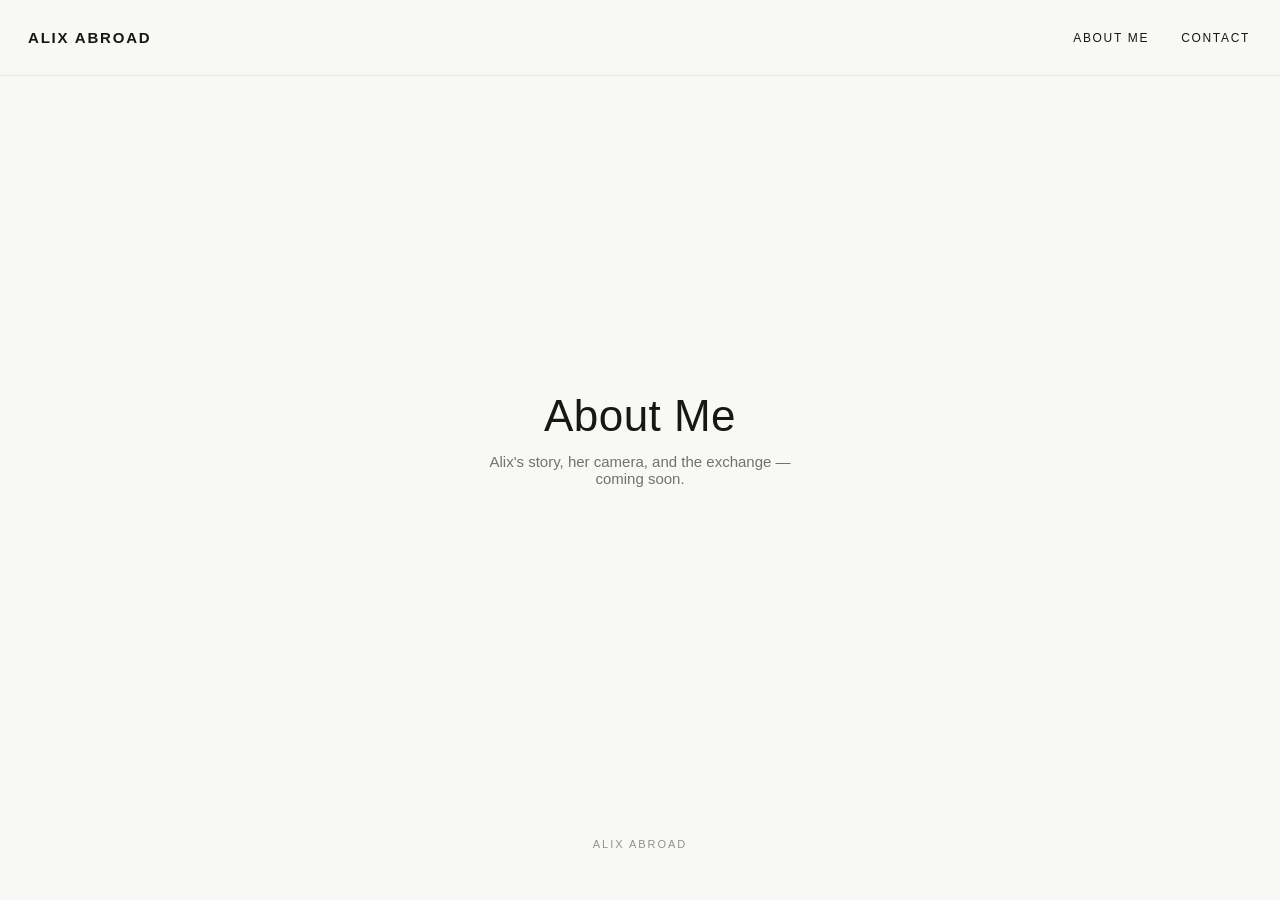
==== about.html @ 4b8cbf66 "added about and contact" ====
<!DOCTYPE html>
<html lang="en">
<head>
<meta charset="UTF-8">
<meta name="viewport" content="width=device-width, initial-scale=1">
<title>About Me — Alix Abroad</title>
<link rel="stylesheet" href="css/style.css">
</head>
<body class="custom-cursor">

<canvas class="cursor-canvas" aria-hidden="true"></canvas>

<header>
  <nav>
    <a href="index.html" class="site-title">Alix Abroad</a>
    <div class="nav-links">
      <a href="about.html">About Me</a>
      <a href="contact.html">Contact</a>
    </div>
  </nav>
</header>

<main>
  <section class="page-placeholder">
    <div>
      <h1>About Me</h1>
      <p>Alix's story, her camera, and the exchange — coming soon.</p>
    </div>
  </section>
</main>

<footer>
  <span class="label-sm text-muted">Alix Abroad</span>
</footer>

<script src="js/site.js" defer></script>
</body>
</html>
---- css/style.css ----
/* ===========================================================
   Alix Abroad — single shared stylesheet
   Swiss editorial + analog travel journal + playful modernism
   =========================================================== */

/* ---------- Reset ---------- */
*, *::before, *::after { box-sizing: border-box; }
html, body { margin: 0; padding: 0; height: 100%; }
img { display: block; max-width: 100%; }
a { color: inherit; text-decoration: none; }
ul { margin: 0; padding: 0; list-style: none; }

/* page skeleton: header + main + footer always sum to exactly one viewport
   when content is short (e.g. the homepage puzzle), and scroll normally
   like any ordinary page when content is tall (trip/about/contact pages) */
body {
  display: flex;
  flex-direction: column;
  min-height: 100vh;
}

header { flex: 0 0 auto; }

main {
  flex: 1 1 auto;
  display: flex;
  flex-direction: column;
}

footer { flex: 0 0 auto; }

/* ---------- Design tokens ---------- */
:root {
  /* approved palette */
  --pink:   #E9A0A6;
  --yellow: #F2E534;
  --green:  #3A9949;
  --blue:   #79ADD0;
  --orange: #F98A2B;
  --cream:  #E9E3D2;
  --brown:  #9A6842;
  --ink:    #171717;
  --bg:     #F8F8F5;

  --font-sans: Inter, "Helvetica Neue", Helvetica, Arial, sans-serif;
  --font-serif: "Cormorant Garamond", Georgia, "Times New Roman", serif;

  --header-h: 76px;
}

/* Dark mode: no new colors — just the two existing neutrals swapped.
   Every rule below is already written in terms of var(--bg)/var(--ink),
   so this repaints the whole page with no other CSS changes needed. */
:root[data-theme="dark"] {
  --bg:  #171717;
  --ink: #F8F8F5;
}

html {
  font-family: var(--font-sans);
  color: var(--ink);
  background: var(--bg);
  -webkit-font-smoothing: antialiased;
  transition: background-color 0.25s ease, color 0.25s ease;
}

body { background: var(--bg); }

/* ---------- Small uppercase label treatment (PRD §10) ---------- */
.label-sm {
  text-transform: uppercase;
  font-size: 11px;
  letter-spacing: 0.18em;
  font-weight: 500;
}

/* ---------- Header / nav ---------- */
header {
  position: sticky;
  top: 0;
  z-index: 20;
  height: var(--header-h);
  background: var(--bg);
  border-bottom: 1px solid rgba(23, 23, 23, 0.08);
}

header nav {
  height: 100%;
  max-width: 1400px;
  margin: 0 auto;
  padding: 0 28px;
  display: flex;
  align-items: center;
  justify-content: space-between;
}

.site-title {
  font-size: 15px;
  letter-spacing: 0.12em;
  text-transform: uppercase;
  font-weight: 600;
}

.nav-links {
  display: flex;
  gap: 28px;
}

.nav-links a {
  font-size: 12px;
  letter-spacing: 0.14em;
  text-transform: uppercase;
  font-weight: 500;
  padding: 4px 2px;
}

.nav-links a:hover,
.nav-links a:focus-visible {
  opacity: 0.6;
}

/* ---------- Footer ---------- */
footer {
  padding: 32px 28px 48px;
  text-align: center;
}

.back-home {
  display: inline-block;
  font-size: 11px;
  text-transform: uppercase;
  letter-spacing: 0.18em;
  border-bottom: 1px solid var(--ink);
  padding-bottom: 2px;
}

.back-home:hover,
.back-home:focus-visible {
  opacity: 0.6;
}

.text-muted { opacity: 0.45; }

/* ===========================================================
   Homepage puzzle
   =========================================================== */

.puzzle {
  flex: 1 1 auto;
  display: grid;
  grid-template-columns: repeat(6, 1fr);
  grid-template-rows: repeat(4, 1fr);
  gap: 4px;
  padding: 4px;
}

.piece {
  position: relative;
  overflow: hidden;
  display: flex;
  align-items: flex-end;
}

/* --- photo pieces --- */
.piece--photo {
  cursor: pointer;
}

.piece--photo img {
  position: absolute;
  inset: 0;
  width: 100%;
  height: 100%;
  object-fit: cover;
  transition: transform 0.35s ease;
}

.piece--photo:hover img,
.piece--photo:focus-visible img {
  transform: scale(1.04);
}

.piece--photo:focus-visible {
  outline: 3px solid #fff;
  outline-offset: -3px;
}

.piece__label {
  position: relative;
  z-index: 1;
  display: block;
  padding: 16px;
  color: #fff;
  text-shadow: 0 1px 6px rgba(0, 0, 0, 0.45);
  opacity: 0;
  transform: translateY(8px);
  transition: opacity 0.3s ease, transform 0.3s ease;
  font-size: clamp(14px, 1.6vw, 20px);
  text-transform: uppercase;
  letter-spacing: 0.1em;
  font-weight: 600;
}

.piece--photo:hover .piece__label,
.piece--photo:focus-visible .piece__label {
  opacity: 1;
  transform: translateY(0);
}

.piece__view {
  display: block;
  font-size: 11px;
  letter-spacing: 0.18em;
  font-weight: 400;
  margin-top: 4px;
  opacity: 0.9;
}

.piece--photo::before {
  /* subtle scrim so the label stays legible over any photo */
  content: "";
  position: absolute;
  inset: 0;
  background: linear-gradient(to top, rgba(0, 0, 0, 0.45), rgba(0, 0, 0, 0) 55%);
  z-index: 0;
}

/* --- decorative pieces --- */
.piece--deco {
  align-items: center;
  justify-content: center;
  text-align: center;
  padding: 16px;
  font-size: clamp(14px, 2vw, 26px);
  text-transform: uppercase;
  letter-spacing: 0.06em;
  font-weight: 600;
  line-height: 1.15;
}

.piece--quote {
  font-family: var(--font-serif);
  font-style: italic;
  text-transform: none;
  letter-spacing: 0;
  font-weight: 400;
  font-size: clamp(15px, 1.6vw, 22px);
  line-height: 1.4;
}

/* piece colors */
.piece--pink   { background: var(--pink); }
.piece--yellow { background: var(--yellow); }
.piece--green  { background: var(--green); color: var(--bg); }
.piece--blue   { background: var(--blue); }
.piece--orange { background: var(--orange); }
.piece--cream  { background: var(--cream); }
.piece--brown  { background: var(--brown); color: var(--bg); }

/* explicit dissection: 6 cols x 4 rows */
.piece--hongkong  { grid-column: 1 / 3; grid-row: 1 / 3; }
.piece--tokyo     { grid-column: 3 / 5; grid-row: 1 / 3; }
.piece--seoul     { grid-column: 5 / 7; grid-row: 1 / 2; }
.piece--kinabalu  { grid-column: 1 / 3; grid-row: 3 / 4; }
.piece--sydney    { grid-column: 3 / 5; grid-row: 3 / 4; }
.piece--deco-d    { grid-column: 5 / 6; grid-row: 2 / 4; }
.piece--deco-e    { grid-column: 6 / 7; grid-row: 2 / 4; }
.piece--deco-h    { grid-column: 1 / 2; grid-row: 4 / 5; }
.piece--deco-i    { grid-column: 2 / 3; grid-row: 4 / 5; }
.piece--deco-j    { grid-column: 3 / 4; grid-row: 4 / 5; }
.piece--deco-k    { grid-column: 4 / 5; grid-row: 4 / 5; }
.piece--deco-l    { grid-column: 5 / 7; grid-row: 4 / 5; }
/* the 7 decorative tiles (d,e,h,i,j,k,l) each carry one distinct palette hue
   via a .piece--<color> class in the markup: green, brown, orange, pink,
   blue, yellow, cream — see index.html */

/* ---------- Mobile puzzle: two-column mosaic ---------- */
@media (max-width: 767px) {
  .puzzle {
    grid-template-columns: 1fr 1fr;
    grid-template-rows: none;
    grid-auto-rows: 170px;
    gap: 3px;
    padding: 3px;
  }

  /* pieces that span both columns get 2 row-tracks worth of height
     (not a mismatched fixed height) so nothing overflows into the row below */
  .piece--hongkong,
  .piece--tokyo,
  .piece--deco-l {
    grid-column: 1 / -1;
    grid-row: span 2;
  }

  .piece--seoul,
  .piece--kinabalu,
  .piece--sydney,
  .piece--deco-d,
  .piece--deco-e,
  .piece--deco-h,
  .piece--deco-i,
  .piece--deco-j,
  .piece--deco-k {
    grid-column: auto;
    grid-row: auto;
  }

  .piece--photo .piece__label {
    /* on touch devices there's no hover; keep the label present but light,
       so a single tap still just navigates immediately */
    opacity: 1;
    transform: none;
    font-size: 15px;
  }

  .piece--deco { font-size: 15px; padding: 12px; }
  .piece--quote { font-size: 14px; }
}

/* ===========================================================
   Placeholder pages (About / Contact — filled in a future iteration)
   =========================================================== */

.page-placeholder {
  flex: 1 1 auto;
  display: flex;
  align-items: center;
  justify-content: center;
  text-align: center;
  padding: 48px 24px;
}

.page-placeholder h1 {
  font-size: clamp(28px, 5vw, 44px);
  font-weight: 500;
  letter-spacing: 0.01em;
  margin: 0 0 12px;
}

.page-placeholder p {
  font-size: 15px;
  color: rgba(23, 23, 23, 0.6);
  max-width: 40ch;
  margin: 0 auto;
}

/* ===========================================================
   Trip pages — editorial/fashion layout
   One font family throughout (var(--font-sans)); no new colors —
   every accent below reuses the same --pink/--blue/--yellow/--brown/--orange
   custom properties already defined above, applied as photo frame borders.
   =========================================================== */

.trip { flex: 1 1 auto; display: flex; flex-direction: column; }

/* --- hero: single full-width photo, bold title overlaid --- */
.trip-hero {
  position: relative;
  padding: 20px 20px 0;
}

.trip-hero__img {
  width: 100%;
  height: 62vh;
  min-height: 340px;
  object-fit: cover;
  border: 6px solid var(--pink); /* overridden per-page by .trip--<color> */
}

.trip-hero__title {
  position: absolute;
  left: 44px;
  bottom: 28px;
  z-index: 1;
  margin: 0;
  color: #fff;
  font-family: var(--font-sans);
  font-weight: 700;
  font-size: clamp(48px, 9vw, 120px);
  line-height: 0.95;
  letter-spacing: -0.01em;
  text-shadow: 0 2px 24px rgba(0, 0, 0, 0.35);
}

/* scrim so the overlaid title stays legible on any photo */
.trip-hero::after {
  content: "";
  position: absolute;
  left: 20px;
  right: 20px;
  bottom: 0;
  height: 45%;
  background: linear-gradient(to top, rgba(0, 0, 0, 0.55), rgba(0, 0, 0, 0));
  pointer-events: none;
}

/* --- editorial section: asymmetric photo grid + side text column --- */
.trip-editorial {
  display: flex;
  gap: 20px;
  padding: 20px 20px 64px;
  align-items: flex-start;
}

/* --- editorial photos: interactive stage + thumbnails carousel ---
   keeps the same asymmetric "1 big + 2 small" footprint as a static grid
   would, but exactly one of the 3 images is ever the big one at a time. */
.trip-slider {
  flex: 1 1 70%;
  display: flex;
  gap: 16px;
  height: 70vh;
  min-height: 460px;
}

.trip-slider__stage {
  position: relative;
  flex: 1 1 auto;
  height: 100%;
  overflow: hidden;
}

.trip-slider__stage img {
  position: absolute;
  inset: 0;
  width: 100%;
  height: 100%;
  object-fit: cover;
  border: 6px solid var(--pink); /* overridden per-page by .trip--<color> */
  opacity: 0;
  transition: opacity 0.4s ease;
}

.trip-slider__stage img.is-active { opacity: 1; }

.trip-slider__arrow {
  position: absolute;
  top: 50%;
  transform: translateY(-50%);
  z-index: 21; /* above the sticky header (20) so it's never occluded mid-scroll */
  width: 40px;
  height: 40px;
  border: none;
  border-radius: 50%;
  background: rgba(248, 248, 245, 0.85);
  color: var(--ink);
  font-size: 20px;
  line-height: 1;
  cursor: pointer;
}

.trip-slider__arrow:hover,
.trip-slider__arrow:focus-visible { background: #fff; }

.trip-slider__arrow--prev { left: 16px; }
.trip-slider__arrow--next { right: 16px; }

.trip-slider__thumbs {
  flex: 0 0 28%;
  display: flex;
  flex-direction: column;
  gap: 16px;
}

.trip-slider__thumbs button {
  flex: 1 1 0;
  padding: 0;
  border: none;
  background: none;
  cursor: pointer;
  min-height: 0;
}

.trip-slider__thumbs img {
  display: block;
  width: 100%;
  height: 100%;
  object-fit: cover;
  border: 6px solid var(--pink); /* overridden per-page by .trip--<color> */
}

.trip-editorial__panel {
  flex: 0 0 30%;
  max-width: 340px;
  padding-top: 8px;
}

.trip-editorial__panel h2 {
  font-family: var(--font-sans);
  font-weight: 600;
  font-size: clamp(26px, 3vw, 36px);
  margin: 6px 0 16px;
}

.trip-editorial__panel p {
  font-family: var(--font-sans);
  font-weight: 400;
  font-size: 15px;
  line-height: 1.65;
  color: var(--ink);
  margin: 0;
}

/* frame-color hooks: the only thing that changes between the 5 trip pages */
.trip--pink   .trip-hero__img, .trip--pink   .trip-slider__stage img, .trip--pink   .trip-slider__thumbs img { border-color: var(--pink); }
.trip--blue   .trip-hero__img, .trip--blue   .trip-slider__stage img, .trip--blue   .trip-slider__thumbs img { border-color: var(--blue); }
.trip--yellow .trip-hero__img, .trip--yellow .trip-slider__stage img, .trip--yellow .trip-slider__thumbs img { border-color: var(--yellow); }
.trip--brown  .trip-hero__img, .trip--brown  .trip-slider__stage img, .trip--brown  .trip-slider__thumbs img { border-color: var(--brown); }
.trip--orange .trip-hero__img, .trip--orange .trip-slider__stage img, .trip--orange .trip-slider__thumbs img { border-color: var(--orange); }

@media (max-width: 767px) {
  .trip-hero { padding: 12px 12px 0; }
  .trip-hero::after { left: 12px; right: 12px; }
  .trip-hero__title { left: 24px; bottom: 18px; }
  .trip-hero__img { height: 46vh; min-height: 260px; border-width: 4px; }

  .trip-editorial {
    flex-direction: column;
    padding: 12px 12px 48px;
    gap: 24px;
  }

  .trip-editorial__panel { max-width: none; order: -1; }

  .trip-slider {
    flex-direction: column;
    height: auto;
    min-height: 0;
    width: 100%;
  }

  .trip-slider__stage { height: 300px; }

  .trip-slider__thumbs {
    flex-direction: row;
    height: 90px;
  }

  .trip-slider__stage img,
  .trip-slider__thumbs img { border-width: 4px; }

  .trip-slider__arrow { width: 34px; height: 34px; font-size: 17px; }
}

.trip-editorial__date { margin: -8px 0 16px; }

/* ===========================================================
   Scroll progress line — thin, fixed, cycles through the existing
   7-color palette as its own visible slice of a fixed gradient grows.
   =========================================================== */
.scroll-progress {
  position: fixed;
  left: 0;
  top: 0;
  width: 4px;
  height: 100vh;
  z-index: 30;
  background: rgba(23, 23, 23, 0.08);
}

.scroll-progress__fill {
  width: 100%;
  height: 0%;
  background: linear-gradient(
    to bottom,
    var(--pink), var(--yellow), var(--green),
    var(--blue), var(--orange), var(--cream), var(--brown)
  );
  background-size: 4px 100vh;
  background-attachment: fixed;
  background-position: top;
}

/* ===========================================================
   Light/dark theme toggle — accent reuses the existing orange, no new color
   =========================================================== */
.theme-toggle {
  width: 40px;
  height: 22px;
  border-radius: 999px;
  border: none;
  background: rgba(23, 23, 23, 0.15);
  padding: 3px;
  cursor: pointer;
  display: inline-flex;
  align-items: center;
  flex: 0 0 auto;
}

.theme-toggle__knob {
  width: 16px;
  height: 16px;
  border-radius: 50%;
  background: var(--orange);
  transform: translateX(0);
  transition: transform 0.2s ease;
}

.theme-toggle[aria-pressed="true"] .theme-toggle__knob {
  transform: translateX(18px);
}

/* ===========================================================
   Custom cursor — a canvas-drawn trailing line replaces the native
   arrow on trip pages (fine-pointer devices only; see js/site.js).
   =========================================================== */
.cursor-canvas {
  position: fixed;
  inset: 0;
  width: 100%;
  height: 100%;
  z-index: 9999;
  pointer-events: none;
}

@media (pointer: fine) {
  body.custom-cursor,
  body.custom-cursor * {
    cursor: none !important;
  }
}
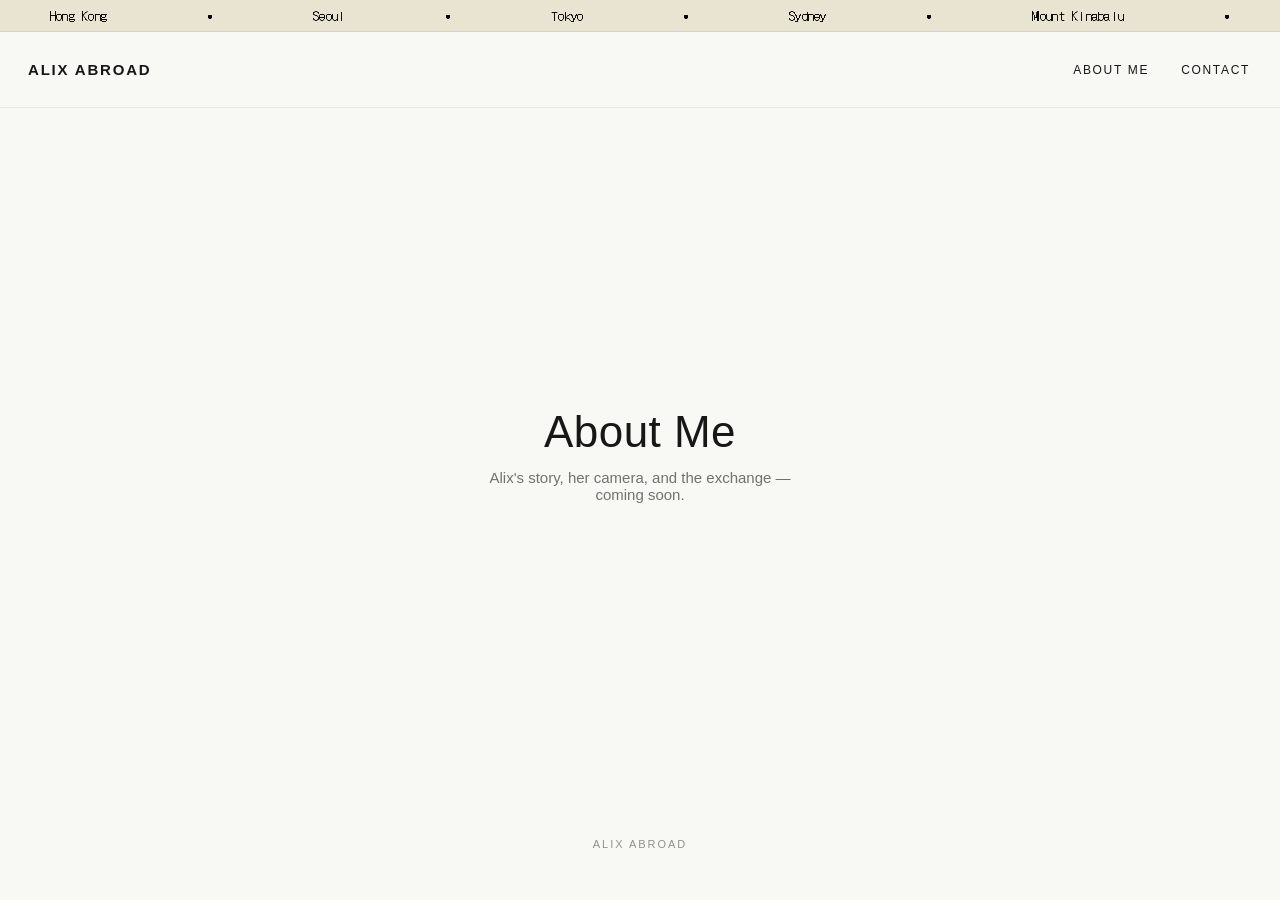
==== commit 2957b30d: "added an interactive nav bar" ====
--- a/about.html
+++ b/about.html
@@ -4,9 +4,29 @@
 <meta charset="UTF-8">
 <meta name="viewport" content="width=device-width, initial-scale=1">
 <title>About Me — Alix Abroad</title>
+<link rel="preconnect" href="https://fonts.googleapis.com">
+<link rel="preconnect" href="https://fonts.gstatic.com" crossorigin>
+<link href="https://fonts.googleapis.com/css2?family=DotGothic16&display=swap" rel="stylesheet">
 <link rel="stylesheet" href="css/style.css">
 </head>
 <body class="custom-cursor">
+
+<div class="ticker">
+  <div class="ticker-group">
+    <a href="hong-kong.html">Hong Kong</a><span aria-hidden="true"> &bull; </span>
+    <a href="seoul.html">Seoul</a><span aria-hidden="true"> &bull; </span>
+    <a href="tokyo.html">Tokyo</a><span aria-hidden="true"> &bull; </span>
+    <a href="sydney.html">Sydney</a><span aria-hidden="true"> &bull; </span>
+    <a href="mount-kinabalu.html">Mount Kinabalu</a><span aria-hidden="true"> &bull; </span>
+  </div>
+  <div class="ticker-group" aria-hidden="true">
+    <a href="hong-kong.html" tabindex="-1">Hong Kong</a><span> &bull; </span>
+    <a href="seoul.html" tabindex="-1">Seoul</a><span> &bull; </span>
+    <a href="tokyo.html" tabindex="-1">Tokyo</a><span> &bull; </span>
+    <a href="sydney.html" tabindex="-1">Sydney</a><span> &bull; </span>
+    <a href="mount-kinabalu.html" tabindex="-1">Mount Kinabalu</a><span> &bull; </span>
+  </div>
+</div>
 
 <canvas class="cursor-canvas" aria-hidden="true"></canvas>
 
--- a/css/style.css
+++ b/css/style.css
@@ -44,6 +44,7 @@
 
   --font-sans: Inter, "Helvetica Neue", Helvetica, Arial, sans-serif;
   --font-serif: "Cormorant Garamond", Georgia, "Times New Roman", serif;
+  --font-ticker: "DotGothic16", monospace;
 
   --header-h: 76px;
 }
@@ -72,6 +73,71 @@
   font-size: 11px;
   letter-spacing: 0.18em;
   font-weight: 500;
+}
+
+/* ---------- Ticker bar: destinations marquee, above the header ----------
+   Two full-width groups, each holding every city exactly once. Both share
+   the same animation (translateX 0 -> -100%, same duration, same start
+   time), so as group 1 slides fully off-screen to the left, group 2 —
+   already sitting flush against its right edge in normal flex flow —
+   slides into the exact spot group 1 vacated, for a seamless loop with
+   no repeated names visible at once. */
+.ticker {
+  display: flex;
+  flex: 0 0 auto;
+  overflow: hidden;
+  background: var(--cream);
+  border-bottom: 1px solid rgba(23, 23, 23, 0.08);
+}
+
+.ticker-group {
+  display: flex;
+  align-items: center;
+  justify-content: space-around;
+  flex-shrink: 0;
+  min-width: 100%;
+  padding: 6px 0;
+  font-family: var(--font-ticker);
+  font-size: 13px;
+  letter-spacing: 0.02em;
+  white-space: nowrap;
+  animation: ticker-scroll 20s linear infinite;
+}
+
+.ticker-group a,
+.ticker-group span {
+  /* explicit #000 per spec: ticker text stays black regardless of theme,
+     unlike the rest of the site which routes through var(--ink) — the one
+     deliberate exception to the "no hex outside :root" rule (see AGENTS.md) */
+  color: #000;
+}
+
+.ticker-group a:hover,
+.ticker-group a:focus-visible {
+  opacity: 0.55;
+}
+
+@keyframes ticker-scroll {
+  from { transform: translateX(0); }
+  to   { transform: translateX(-100%); }
+}
+
+.ticker:hover .ticker-group,
+.ticker:focus-within .ticker-group {
+  animation-play-state: paused;
+}
+
+@media (prefers-reduced-motion: reduce) {
+  .ticker-group {
+    animation: none;
+  }
+}
+
+@media (max-width: 767px) {
+  .ticker-group {
+    padding: 5px 0;
+    font-size: 11px;
+  }
 }
 
 /* ---------- Header / nav ---------- */
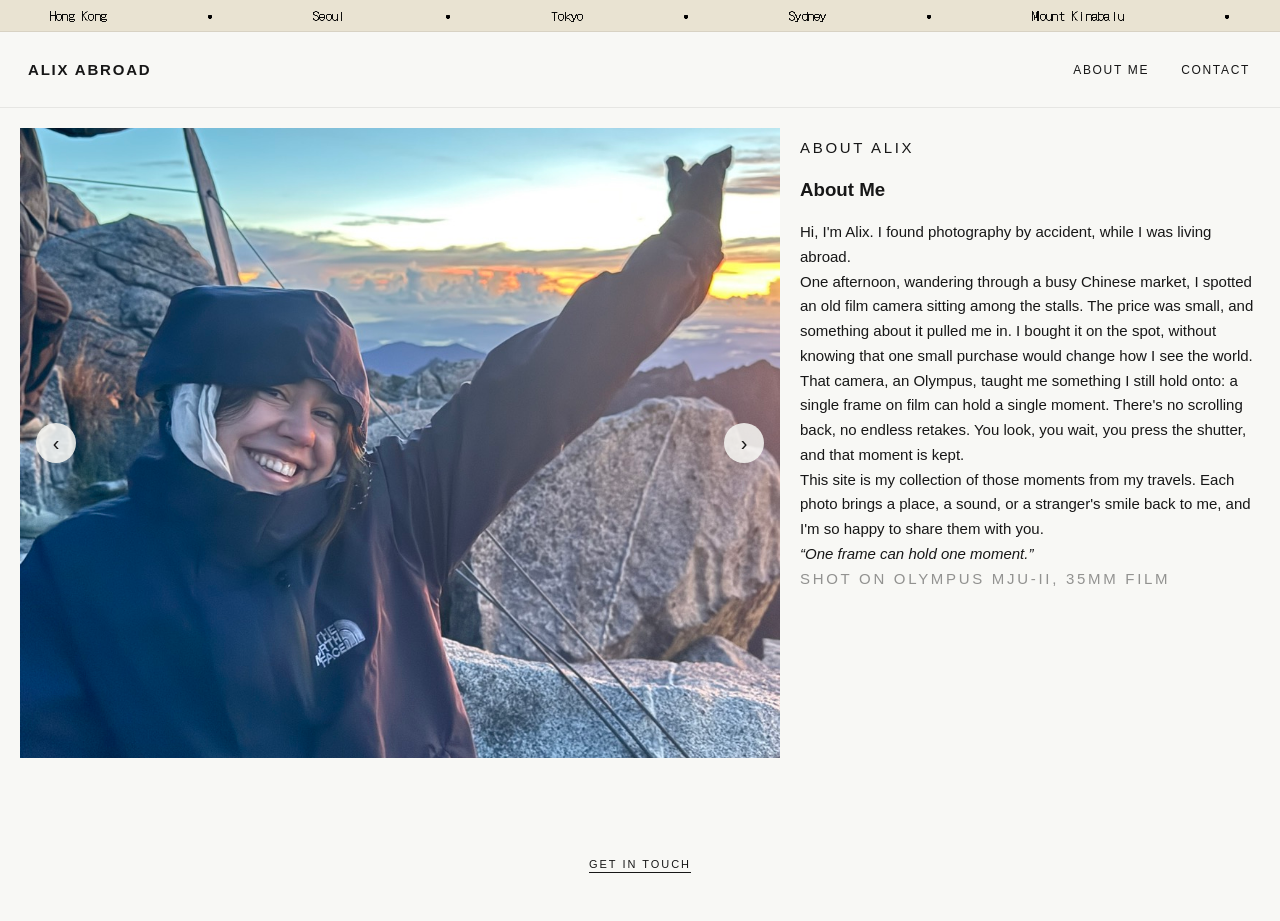
==== commit 1ddc3a9f: "About me changes" ====
--- a/about.html
+++ b/about.html
@@ -40,17 +40,37 @@
   </nav>
 </header>
 
-<main>
-  <section class="page-placeholder">
-    <div>
+<main class="trip">
+  <section class="trip-editorial trip-editorial--about">
+    <div class="trip-slider" data-slider>
+      <div class="trip-slider__stage">
+        <img data-slide="0" src="images/about/portrait.jpg" alt="Alix smiling at sunrise on the summit of Mount Kinabalu, arm raised to the sky." class="is-active">
+        <img data-slide="1" src="images/about/camera.jpg" alt="The Olympus mju-II film camera Alix bought on a whim at a market stall abroad.">
+        <button class="trip-slider__arrow trip-slider__arrow--prev" aria-label="Previous photo">&lsaquo;</button>
+        <button class="trip-slider__arrow trip-slider__arrow--next" aria-label="Next photo">&rsaquo;</button>
+      </div>
+    </div>
+    <!-- TODO: only two real photos of Alix exist in assets/raw/about right
+         now (the Kinabalu portrait + the camera). Drop 1-3 more photos of
+         her into that folder, process them with sips into images/about/,
+         then add a matching <img data-slide="n"> above to round out the
+         slideshow (thumbnails are hidden on this page, so the arrows are
+         the only way to cycle through — no extra markup needed for that). -->
+    <aside class="trip-editorial__panel">
+      <p class="label-sm">About Alix</p>
       <h1>About Me</h1>
-      <p>Alix's story, her camera, and the exchange — coming soon.</p>
-    </div>
+      <p>Hi, I'm Alix. I found photography by accident, while I was living abroad.</p>
+      <p>One afternoon, wandering through a busy Chinese market, I spotted an old film camera sitting among the stalls. The price was small, and something about it pulled me in. I bought it on the spot, without knowing that one small purchase would change how I see the world.</p>
+      <p>That camera, an Olympus, taught me something I still hold onto: a single frame on film can hold a single moment. There's no scrolling back, no endless retakes. You look, you wait, you press the shutter, and that moment is kept.</p>
+      <p>This site is my collection of those moments from my travels. Each photo brings a place, a sound, or a stranger's smile back to me, and I'm so happy to share them with you.</p>
+      <p class="about-quote">&ldquo;One frame can hold one moment.&rdquo;</p>
+      <p class="label-sm text-muted">Shot on Olympus mju-II, 35mm film</p>
+    </aside>
   </section>
 </main>
 
 <footer>
-  <span class="label-sm text-muted">Alix Abroad</span>
+  <a href="contact.html" class="back-home">Get in Touch</a>
 </footer>
 
 <script src="js/site.js" defer></script>
--- a/css/style.css
+++ b/css/style.css
@@ -385,6 +385,53 @@
 }
 
 /* ===========================================================
+   About page — reuses the trip page's own .trip / .trip-editorial /
+   .trip-slider / .trip-editorial__panel structure verbatim (so it
+   gets the same carousel mechanics, spacing, background and custom
+   cursor as Tokyo etc. for free). This modifier only changes the
+   slider/panel proportions to roughly half-and-half instead of the
+   trip pages' 70/30, reorders them on mobile, and drops the colored
+   photo border. The about page's own markup skips the thumbnail
+   strip entirely — the camera photo just sits absolutely-positioned
+   behind the active one (opacity 0, per .trip-slider__stage img
+   above) until the arrows swap it in. All scoped to
+   .trip-editorial--about so the five trip pages and their own
+   carousels (thumbnails, blue/etc. borders) are untouched.
+   =========================================================== */
+
+.trip-editorial--about .trip-slider {
+  flex: 1 1 50%;
+}
+
+.trip-editorial--about .trip-editorial__panel {
+  flex: 1 1 50%;
+  max-width: 460px;
+}
+
+.trip-editorial--about .trip-slider__stage img {
+  border: none;
+}
+
+.about-quote {
+  font-family: var(--font-serif);
+  font-style: italic;
+  font-size: clamp(17px, 1.8vw, 21px);
+  line-height: 1.4;
+  margin: 28px 0 8px;
+}
+
+@media (max-width: 767px) {
+  .trip-editorial--about .trip-editorial__panel {
+    order: 0;
+    max-width: none;
+  }
+
+  .trip-editorial--about .trip-slider {
+    order: -1;
+  }
+}
+
+/* ===========================================================
    Placeholder pages (About / Contact — filled in a future iteration)
    =========================================================== */
 
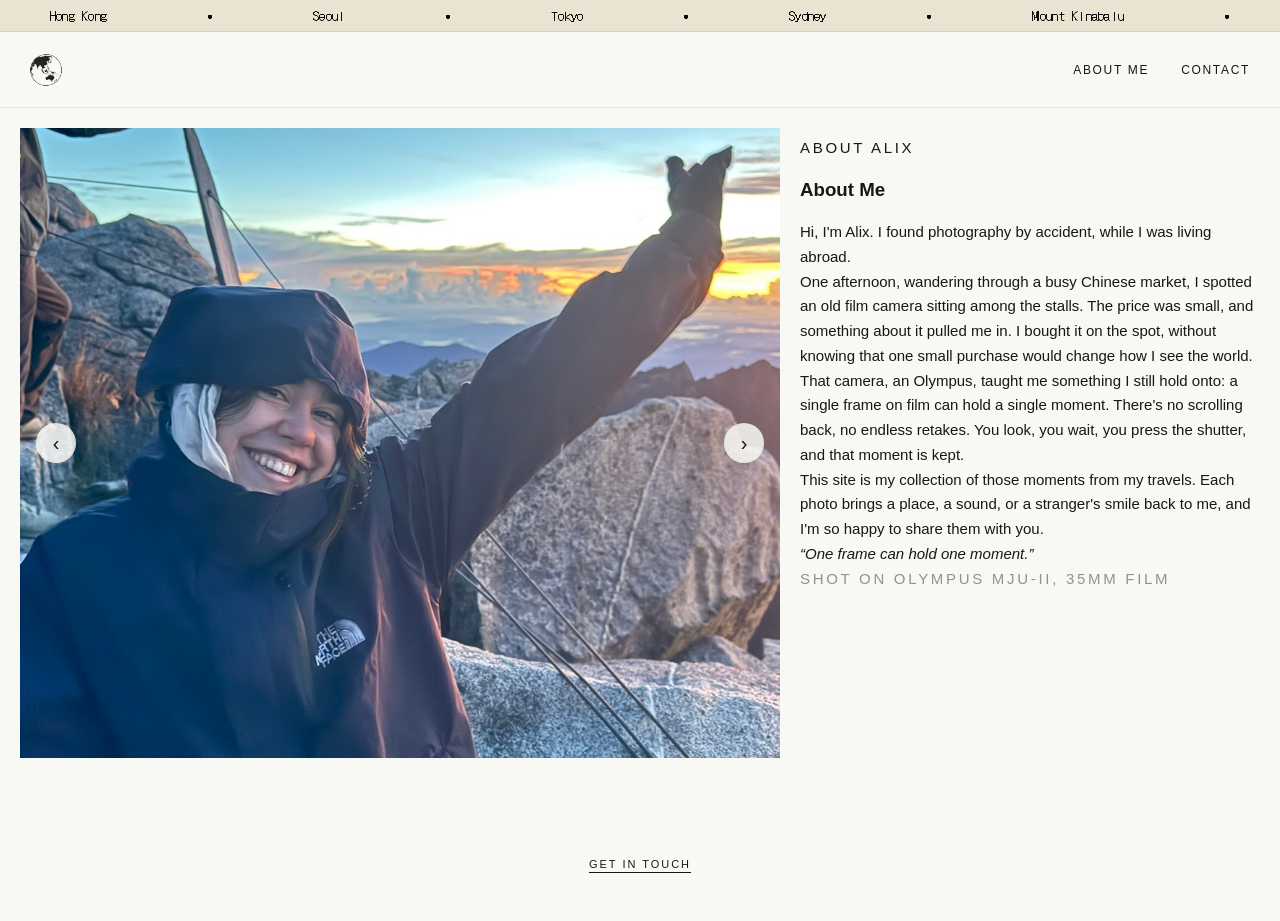
==== commit 6b621e0e: "Add favicon and replace nav text with globe logo Co-Authored-By: Claude Sonnet 5 <noreply@anthropic." ====
--- a/about.html
+++ b/about.html
@@ -7,6 +7,7 @@
 <link rel="preconnect" href="https://fonts.googleapis.com">
 <link rel="preconnect" href="https://fonts.gstatic.com" crossorigin>
 <link href="https://fonts.googleapis.com/css2?family=DotGothic16&display=swap" rel="stylesheet">
+<link rel="icon" type="image/png" href="favicon.png">
 <link rel="stylesheet" href="css/style.css">
 </head>
 <body class="custom-cursor">
@@ -32,7 +33,7 @@
 
 <header>
   <nav>
-    <a href="index.html" class="site-title">Alix Abroad</a>
+    <a href="index.html" class="site-logo"><img src="favicon.png" alt="Alix Abroad — home"></a>
     <div class="nav-links">
       <a href="about.html">About Me</a>
       <a href="contact.html">Contact</a>
--- a/css/style.css
+++ b/css/style.css
@@ -5,7 +5,7 @@
 
 /* ---------- Reset ---------- */
 *, *::before, *::after { box-sizing: border-box; }
-html, body { margin: 0; padding: 0; height: 100%; }
+html, body { margin: 0; padding: 0; overflow-x: hidden; }
 img { display: block; max-width: 100%; }
 a { color: inherit; text-decoration: none; }
 ul { margin: 0; padding: 0; list-style: none; }
@@ -85,6 +85,8 @@
 .ticker {
   display: flex;
   flex: 0 0 auto;
+  width: 100%;
+  max-width: 100%;
   overflow: hidden;
   background: var(--cream);
   border-bottom: 1px solid rgba(23, 23, 23, 0.08);
@@ -160,11 +162,20 @@
   justify-content: space-between;
 }
 
-.site-title {
-  font-size: 15px;
-  letter-spacing: 0.12em;
-  text-transform: uppercase;
-  font-weight: 600;
+.site-logo {
+  display: flex;
+  align-items: center;
+}
+
+.site-logo img {
+  display: block;
+  height: 36px;
+  width: auto;
+}
+
+.site-logo:hover,
+.site-logo:focus-visible {
+  opacity: 0.7;
 }
 
 .nav-links {
@@ -183,6 +194,10 @@
 .nav-links a:hover,
 .nav-links a:focus-visible {
   opacity: 0.6;
+}
+
+@media (max-width: 767px) {
+  .site-logo img { height: 28px; }
 }
 
 /* ---------- Footer ---------- */
@@ -323,16 +338,18 @@
 .piece--cream  { background: var(--cream); }
 .piece--brown  { background: var(--brown); color: var(--bg); }
 
-/* explicit dissection: 6 cols x 4 rows */
+/* explicit dissection: 6 cols x 4 rows. Colored decorative tiles are
+   threaded between each pair of photos (rather than bunched into the
+   final row/column) — see the matching HTML order in index.html. */
 .piece--hongkong  { grid-column: 1 / 3; grid-row: 1 / 3; }
-.piece--tokyo     { grid-column: 3 / 5; grid-row: 1 / 3; }
-.piece--seoul     { grid-column: 5 / 7; grid-row: 1 / 2; }
-.piece--kinabalu  { grid-column: 1 / 3; grid-row: 3 / 4; }
-.piece--sydney    { grid-column: 3 / 5; grid-row: 3 / 4; }
-.piece--deco-d    { grid-column: 5 / 6; grid-row: 2 / 4; }
-.piece--deco-e    { grid-column: 6 / 7; grid-row: 2 / 4; }
-.piece--deco-h    { grid-column: 1 / 2; grid-row: 4 / 5; }
-.piece--deco-i    { grid-column: 2 / 3; grid-row: 4 / 5; }
+.piece--tokyo     { grid-column: 5 / 7; grid-row: 1 / 3; }
+.piece--deco-d    { grid-column: 3 / 4; grid-row: 1 / 3; }
+.piece--deco-e    { grid-column: 4 / 5; grid-row: 1 / 3; }
+.piece--seoul     { grid-column: 1 / 3; grid-row: 3 / 4; }
+.piece--kinabalu  { grid-column: 3 / 5; grid-row: 3 / 4; }
+.piece--deco-h    { grid-column: 5 / 6; grid-row: 3 / 4; }
+.piece--deco-i    { grid-column: 6 / 7; grid-row: 3 / 4; }
+.piece--sydney    { grid-column: 1 / 3; grid-row: 4 / 5; }
 .piece--deco-j    { grid-column: 3 / 4; grid-row: 4 / 5; }
 .piece--deco-k    { grid-column: 4 / 5; grid-row: 4 / 5; }
 .piece--deco-l    { grid-column: 5 / 7; grid-row: 4 / 5; }
@@ -340,36 +357,23 @@
    via a .piece--<color> class in the markup: green, brown, orange, pink,
    blue, yellow, cream — see index.html */
 
-/* ---------- Mobile puzzle: two-column mosaic ---------- */
-@media (max-width: 767px) {
+/* ---------- Mobile puzzle: single column ----------
+   768px specifically (not the site's usual 767px cutoff) because that's
+   the exact width this layout is specced and tested at. */
+@media (max-width: 768px) {
   .puzzle {
-    grid-template-columns: 1fr 1fr;
-    grid-template-rows: none;
-    grid-auto-rows: 170px;
-    gap: 3px;
-    padding: 3px;
-  }
-
-  /* pieces that span both columns get 2 row-tracks worth of height
-     (not a mismatched fixed height) so nothing overflows into the row below */
-  .piece--hongkong,
-  .piece--tokyo,
-  .piece--deco-l {
-    grid-column: 1 / -1;
-    grid-row: span 2;
-  }
-
-  .piece--seoul,
-  .piece--kinabalu,
-  .piece--sydney,
-  .piece--deco-d,
-  .piece--deco-e,
-  .piece--deco-h,
-  .piece--deco-i,
-  .piece--deco-j,
-  .piece--deco-k {
-    grid-column: auto;
-    grid-row: auto;
+    display: flex;
+    flex-direction: column;
+    gap: 8px;
+    padding: 8px;
+  }
+
+  /* photos keep a consistent 4:3 frame so tiles don't crop unpredictably;
+     .piece--photo img is already position:absolute/inset:0/object-fit:cover
+     (see above), so it fills whatever box aspect-ratio establishes here */
+  .piece--photo {
+    width: 100%;
+    aspect-ratio: 4 / 3;
   }
 
   .piece--photo .piece__label {
@@ -377,11 +381,29 @@
        so a single tap still just navigates immediately */
     opacity: 1;
     transform: none;
-    font-size: 15px;
-  }
-
-  .piece--deco { font-size: 15px; padding: 12px; }
-  .piece--quote { font-size: 14px; }
+    padding: 14px 16px 16px;
+    font-size: 16px;
+  }
+
+  .piece__view {
+    margin-top: 6px;
+  }
+
+  .piece--photo::before {
+    /* taller, slightly stronger scrim than desktop so the name/view stay
+       legible over light photos even without the hover-reveal delay */
+    height: 65%;
+    background: linear-gradient(to top, rgba(0, 0, 0, 0.6), rgba(0, 0, 0, 0));
+  }
+
+  /* colored tiles are short banners sized by their own text + padding,
+     not a forced square/aspect-ratio box */
+  .piece--deco {
+    font-size: 16px;
+    padding: 22px 16px;
+  }
+
+  .piece--quote { font-size: 15px; }
 }
 
 /* ===========================================================
@@ -432,7 +454,130 @@
 }
 
 /* ===========================================================
-   Placeholder pages (About / Contact — filled in a future iteration)
+   Contact page — photography inquiry form. Uses the bare .trip
+   wrapper (no color modifier, no hero) for the same flex/background/
+   custom-cursor treatment as the about page, just in a centered
+   single column instead of a two-column editorial split. The
+   heading/paragraph sizes below intentionally match
+   .trip-editorial__panel h2/p so the type reads the same as Tokyo's.
+   =========================================================== */
+
+.contact-feature {
+  flex: 1 1 auto;
+  width: 100%;
+  max-width: 640px;
+  margin: 0 auto;
+  padding: 48px 24px 64px;
+}
+
+.contact-feature h1 {
+  font-family: var(--font-sans);
+  font-weight: 600;
+  font-size: clamp(26px, 3vw, 36px);
+  margin: 6px 0 16px;
+}
+
+.contact-feature__intro {
+  font-family: var(--font-sans);
+  font-weight: 400;
+  font-size: 15px;
+  line-height: 1.65;
+  color: var(--ink);
+  margin: 0;
+}
+
+.inquiry-form {
+  display: grid;
+  grid-template-columns: 1fr 1fr;
+  gap: 24px 20px;
+  margin-top: 32px;
+}
+
+.inquiry-form__field {
+  display: flex;
+  flex-direction: column;
+  gap: 6px;
+}
+
+.inquiry-form__field--full,
+.inquiry-form__submit {
+  grid-column: 1 / -1;
+}
+
+.inquiry-form label {
+  font-size: 11px;
+  text-transform: uppercase;
+  letter-spacing: 0.14em;
+  font-weight: 500;
+}
+
+.inquiry-form input,
+.inquiry-form select,
+.inquiry-form textarea {
+  font-family: var(--font-sans);
+  font-size: 15px;
+  color: var(--ink);
+  background: var(--bg);
+  border: 1px solid rgba(23, 23, 23, 0.25);
+  border-radius: 0;
+  padding: 10px 12px;
+}
+
+.inquiry-form textarea {
+  min-height: 140px;
+  resize: vertical;
+}
+
+.inquiry-form input:focus-visible,
+.inquiry-form select:focus-visible,
+.inquiry-form textarea:focus-visible {
+  outline: 2px solid var(--ink);
+  outline-offset: 2px;
+}
+
+.inquiry-form__submit {
+  justify-self: start;
+  margin-top: 4px;
+  padding: 12px 28px;
+  font-size: 11px;
+  text-transform: uppercase;
+  letter-spacing: 0.18em;
+  font-weight: 500;
+  color: var(--bg);
+  background: var(--ink);
+  border: none;
+  cursor: pointer;
+  transition: opacity 0.2s ease;
+}
+
+.inquiry-form__submit:hover,
+.inquiry-form__submit:focus-visible {
+  opacity: 0.8;
+}
+
+.contact-feature__direct {
+  margin-top: 24px;
+  font-size: 15px;
+  color: var(--ink);
+}
+
+.contact-feature__direct .label-sm {
+  display: block;
+  margin-top: 4px;
+}
+
+@media (max-width: 767px) {
+  .contact-feature {
+    padding: 24px 16px 48px;
+  }
+
+  .inquiry-form {
+    grid-template-columns: 1fr;
+  }
+}
+
+/* ===========================================================
+   Simple centered message pages (currently just thanks.html)
    =========================================================== */
 
 .page-placeholder {
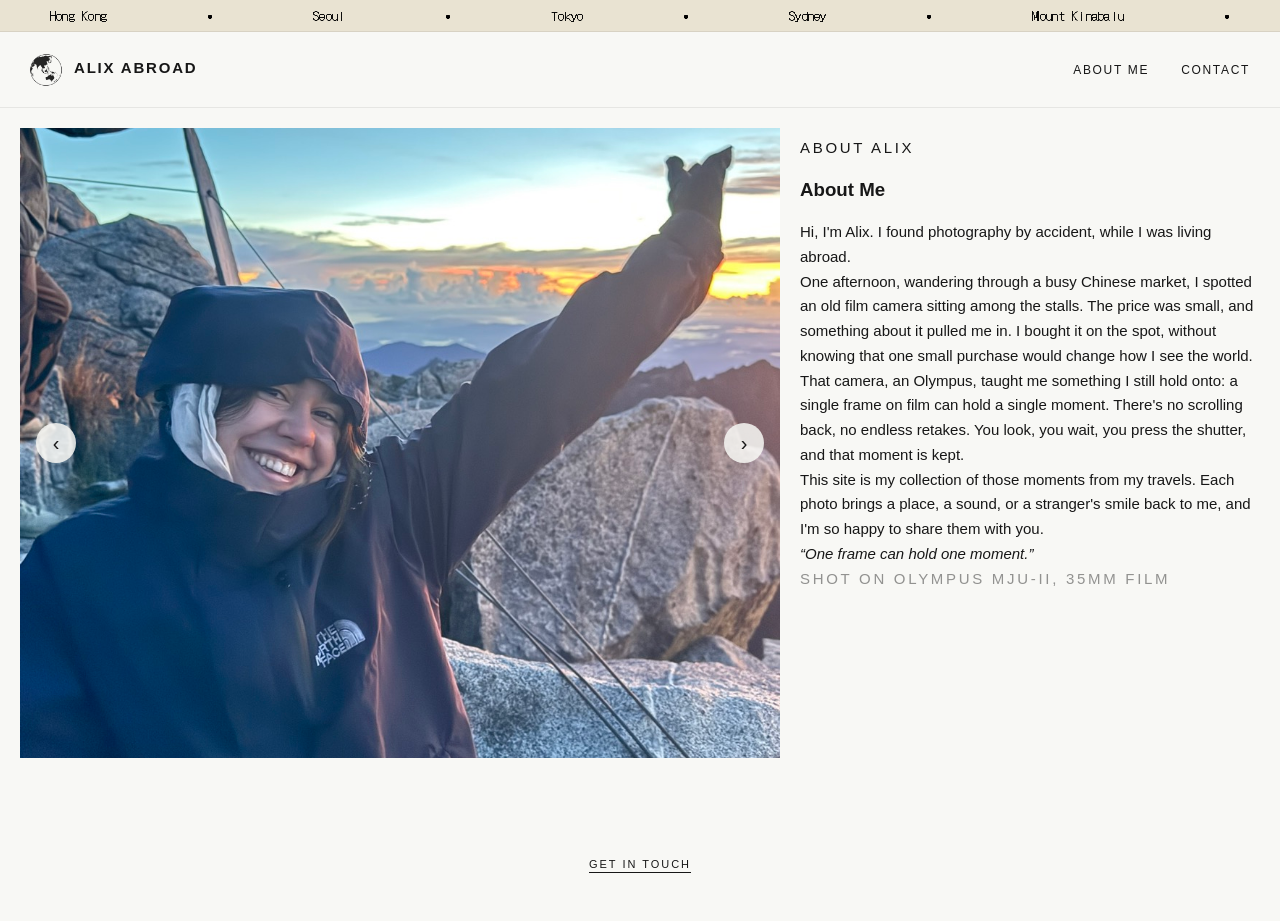
==== commit feee172d: "Changes to the favicon" ====
--- a/about.html
+++ b/about.html
@@ -33,7 +33,10 @@
 
 <header>
   <nav>
-    <a href="index.html" class="site-logo"><img src="favicon.png" alt="Alix Abroad — home"></a>
+    <a href="index.html" class="site-logo">
+      <img src="favicon.png" alt="">
+      <span class="site-logo-text">Alix Abroad</span>
+    </a>
     <div class="nav-links">
       <a href="about.html">About Me</a>
       <a href="contact.html">Contact</a>
--- a/css/style.css
+++ b/css/style.css
@@ -165,12 +165,26 @@
 .site-logo {
   display: flex;
   align-items: center;
+  gap: 10px;
+  flex-shrink: 0;
+  text-decoration: none;
+  color: inherit;
 }
 
 .site-logo img {
   display: block;
   height: 36px;
   width: auto;
+}
+
+.site-logo-text {
+  font-size: 15px;
+  letter-spacing: 0.12em;
+  text-transform: uppercase;
+  font-weight: 600;
+  white-space: nowrap;
+  position: relative;
+  top: -2px;
 }
 
 .site-logo:hover,
@@ -198,6 +212,8 @@
 
 @media (max-width: 767px) {
   .site-logo img { height: 28px; }
+  .site-logo { gap: 8px; }
+  .site-logo-text { font-size: 13px; }
 }
 
 /* ---------- Footer ---------- */
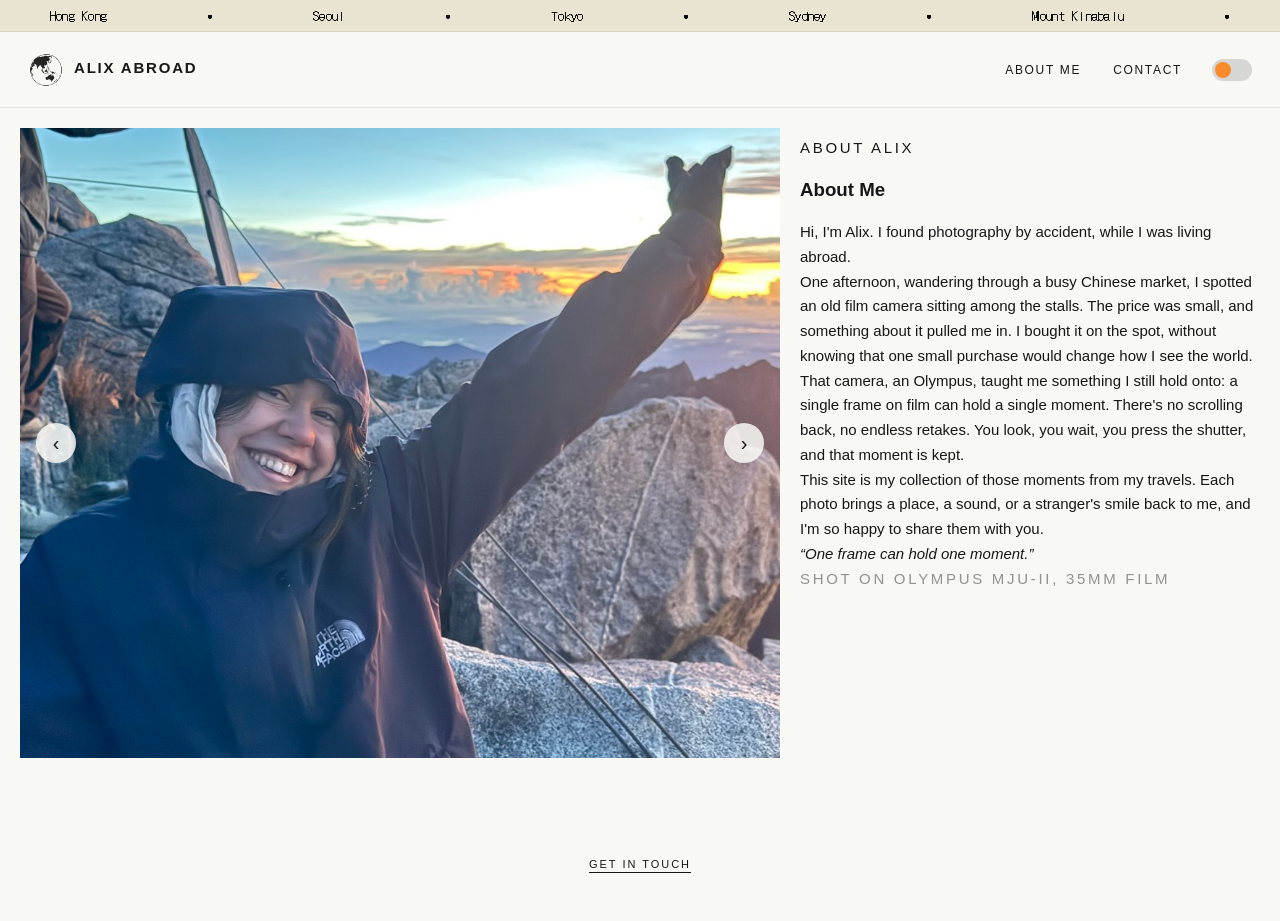
==== commit 1f0993ab: "Add dark mode toggle to About and Contact; fix invisible form borders in dark mode Co-Authored-By: C" ====
--- a/about.html
+++ b/about.html
@@ -2,6 +2,15 @@
 <html lang="en">
 <head>
 <meta charset="UTF-8">
+<script>
+(function () {
+  try {
+    if (localStorage.getItem("alix-theme") === "dark") {
+      document.documentElement.setAttribute("data-theme", "dark");
+    }
+  } catch (e) {}
+})();
+</script>
 <meta name="viewport" content="width=device-width, initial-scale=1">
 <title>About Me — Alix Abroad</title>
 <link rel="preconnect" href="https://fonts.googleapis.com">
@@ -40,6 +49,9 @@
     <div class="nav-links">
       <a href="about.html">About Me</a>
       <a href="contact.html">Contact</a>
+      <button class="theme-toggle" data-theme-toggle aria-pressed="false" aria-label="Toggle dark mode">
+        <span class="theme-toggle__knob"></span>
+      </button>
     </div>
   </nav>
 </header>
--- a/css/style.css
+++ b/css/style.css
@@ -203,6 +203,7 @@
   text-transform: uppercase;
   font-weight: 500;
   padding: 4px 2px;
+  white-space: nowrap;
 }
 
 .nav-links a:hover,
@@ -212,8 +213,13 @@
 
 @media (max-width: 767px) {
   .site-logo img { height: 28px; }
-  .site-logo { gap: 8px; }
-  .site-logo-text { font-size: 13px; }
+  .site-logo { gap: 6px; }
+  .site-logo-text { font-size: 11px; }
+  /* trip pages add a theme-toggle button into .nav-links, which the base
+     28px gap doesn't leave room for alongside the logo+text at narrow
+     widths — tighten here (mobile only) rather than let anything wrap */
+  .nav-links { gap: 10px; }
+  .nav-links a { font-size: 11px; }
 }
 
 /* ---------- Footer ---------- */
@@ -353,6 +359,20 @@
 .piece--orange { background: var(--orange); }
 .piece--cream  { background: var(--cream); }
 .piece--brown  { background: var(--brown); color: var(--bg); }
+
+/* These five tiles inherit var(--ink) for their text, which is correctly
+   dark in light mode but flips to near-white in dark mode — unreadable on
+   light backgrounds like these. Pin their text to dark regardless of
+   theme (green/brown already avoid this since they use var(--bg), which
+   still lands on a readable color both ways). Reuses the same documented
+   #000 exception the ticker uses, not a new hardcoded color. */
+:root[data-theme="dark"] .piece--pink,
+:root[data-theme="dark"] .piece--yellow,
+:root[data-theme="dark"] .piece--blue,
+:root[data-theme="dark"] .piece--orange,
+:root[data-theme="dark"] .piece--cream {
+  color: #000;
+}
 
 /* explicit dissection: 6 cols x 4 rows. Colored decorative tiles are
    threaded between each pair of photos (rather than bunched into the
@@ -551,6 +571,15 @@
   outline-offset: 2px;
 }
 
+/* the base border above is a fixed dark rgba, matching --bg almost exactly
+   in dark mode and disappearing against the field's own background —
+   swap to a light-based border so fields stay visible there too */
+:root[data-theme="dark"] .inquiry-form input,
+:root[data-theme="dark"] .inquiry-form select,
+:root[data-theme="dark"] .inquiry-form textarea {
+  border-color: rgba(248, 248, 245, 0.3);
+}
+
 .inquiry-form__submit {
   justify-self: start;
   margin-top: 4px;
@@ -569,17 +598,6 @@
 .inquiry-form__submit:hover,
 .inquiry-form__submit:focus-visible {
   opacity: 0.8;
-}
-
-.contact-feature__direct {
-  margin-top: 24px;
-  font-size: 15px;
-  color: var(--ink);
-}
-
-.contact-feature__direct .label-sm {
-  display: block;
-  margin-top: 4px;
 }
 
 @media (max-width: 767px) {
@@ -817,8 +835,6 @@
   .trip-slider__arrow { width: 34px; height: 34px; font-size: 17px; }
 }
 
-.trip-editorial__date { margin: -8px 0 16px; }
-
 /* ===========================================================
    Scroll progress line — thin, fixed, cycles through the existing
    7-color palette as its own visible slice of a fixed gradient grows.
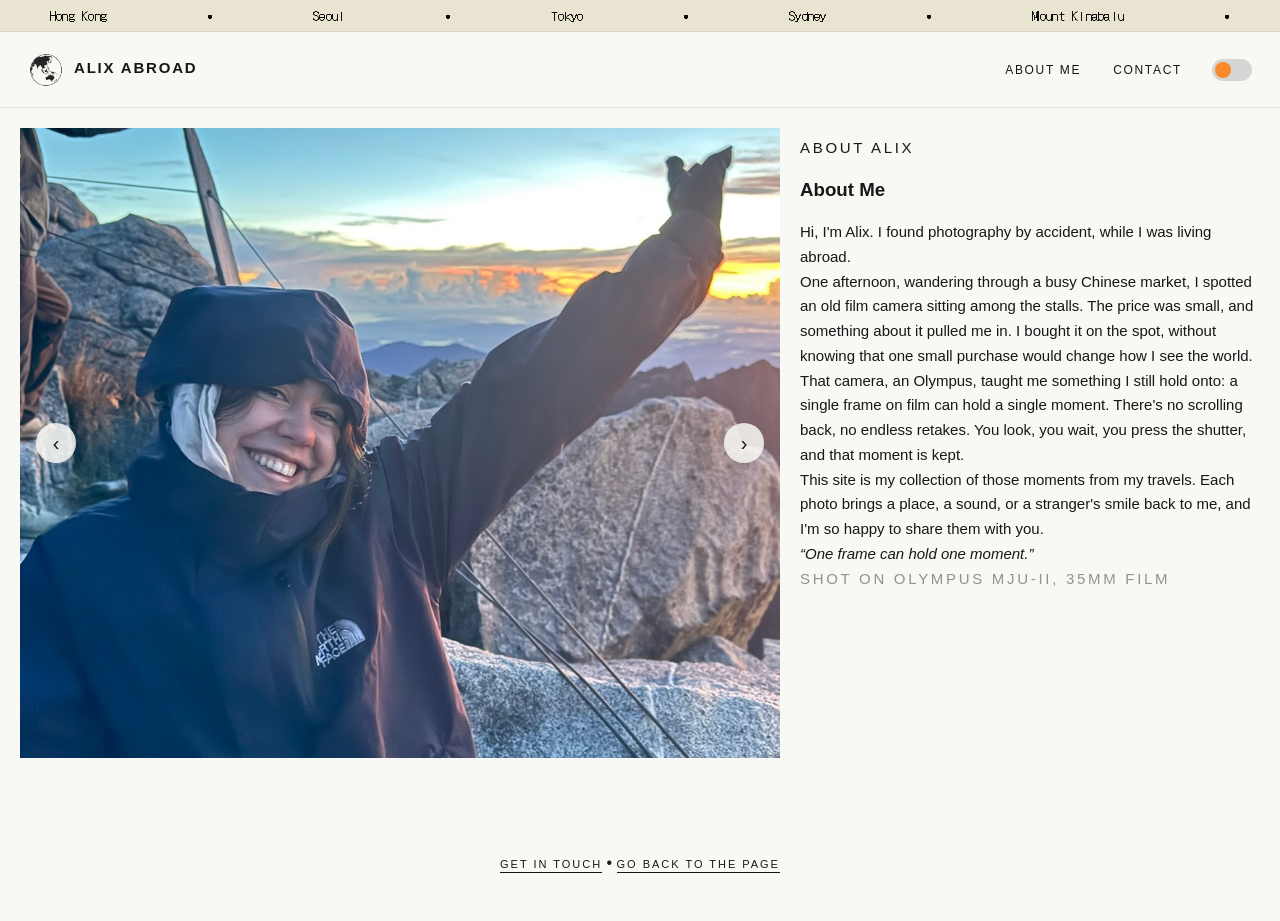
==== commit a4647ce6: "Add Go Back to the Page link to About Me footer Client feedback: contact page had a way back home, A" ====
--- a/about.html
+++ b/about.html
@@ -87,6 +87,8 @@
 
 <footer>
   <a href="contact.html" class="back-home">Get in Touch</a>
+  <span aria-hidden="true"> &bull; </span>
+  <a href="index.html" class="back-home">Go Back to the Page</a>
 </footer>
 
 <script src="js/site.js" defer></script>
